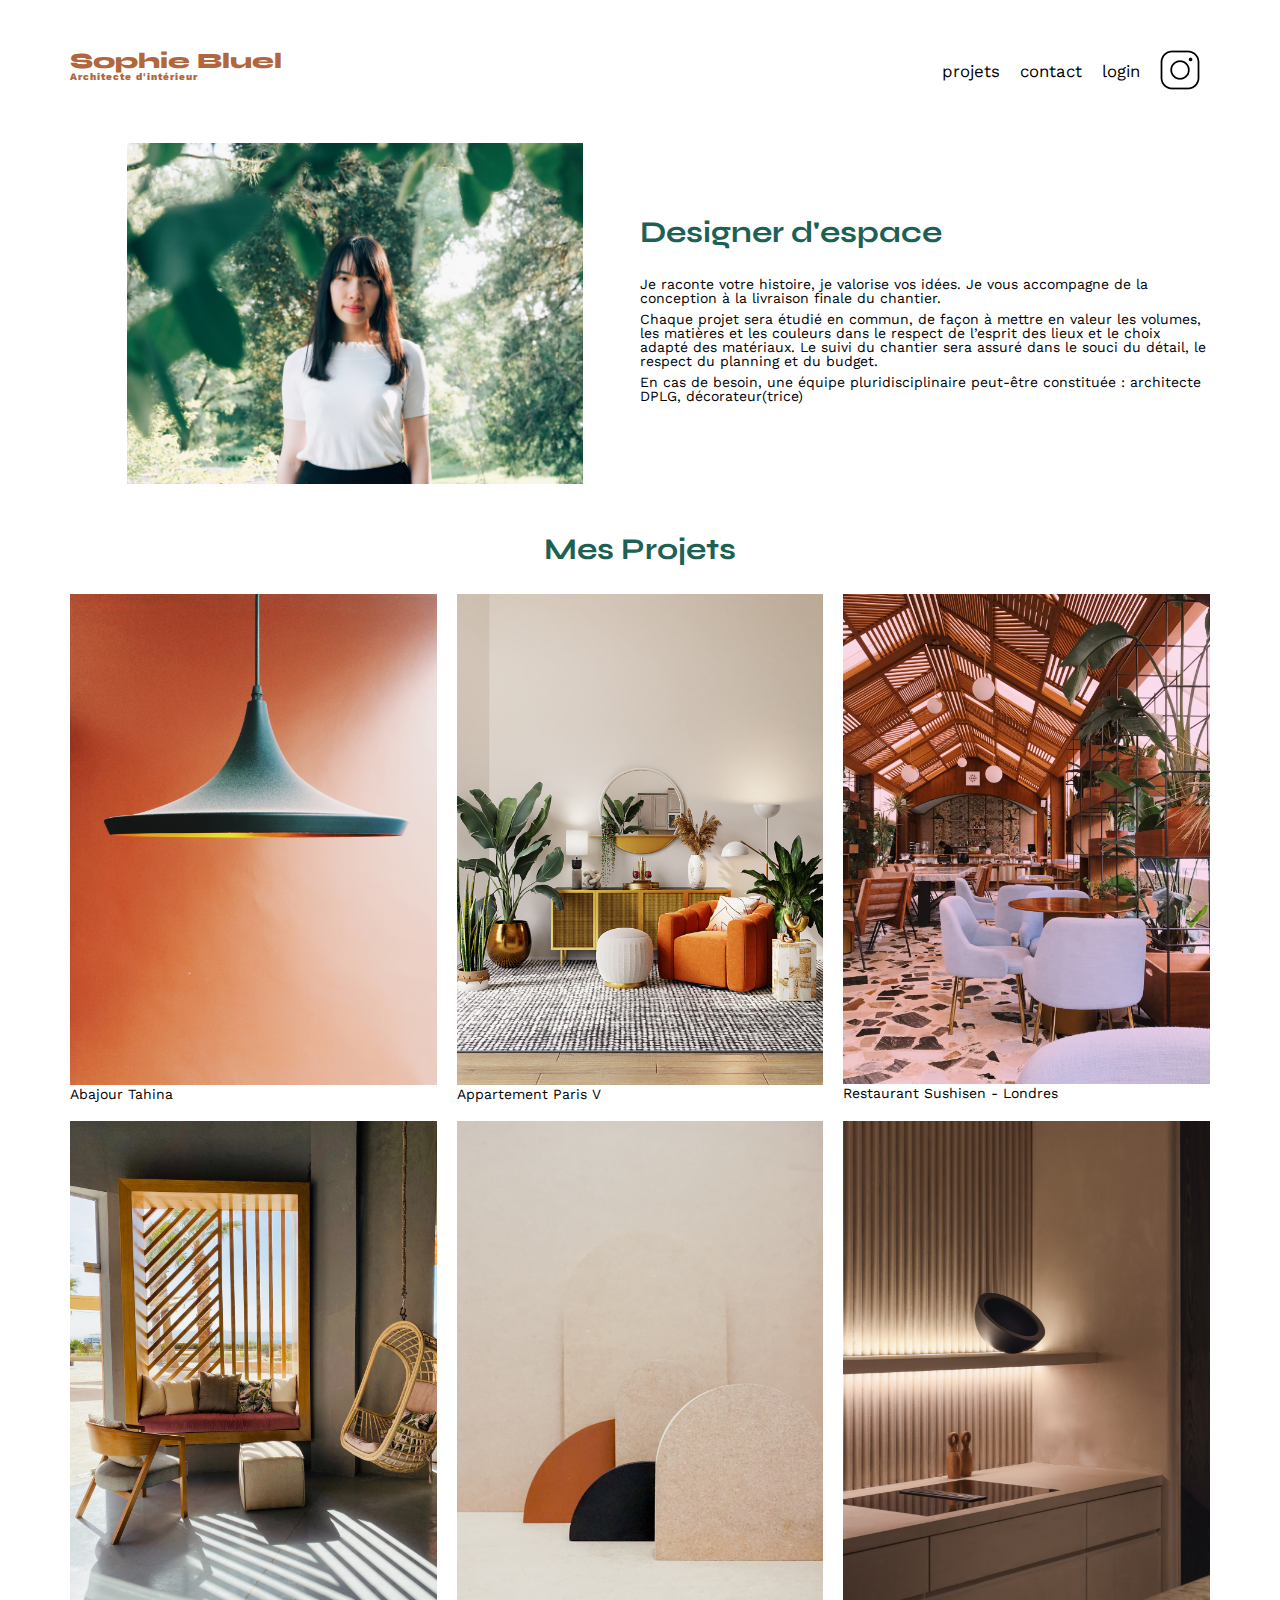
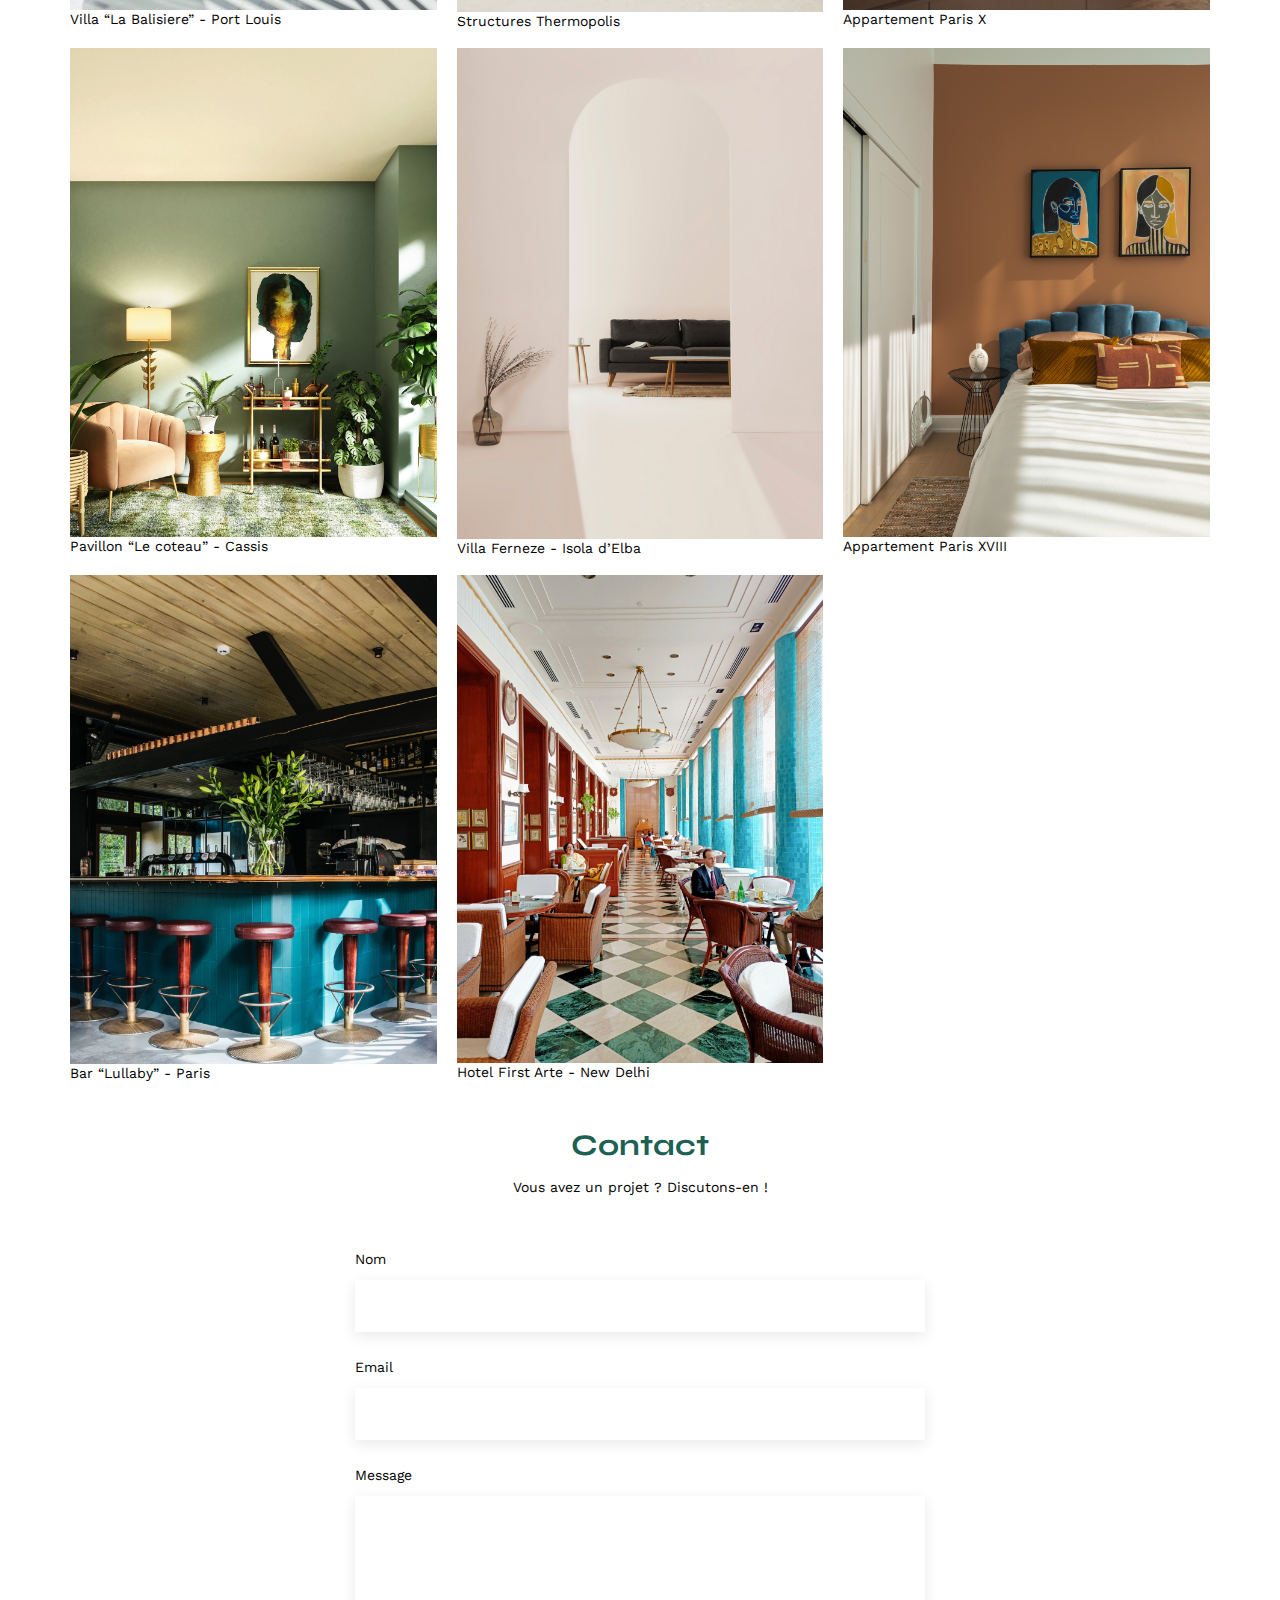
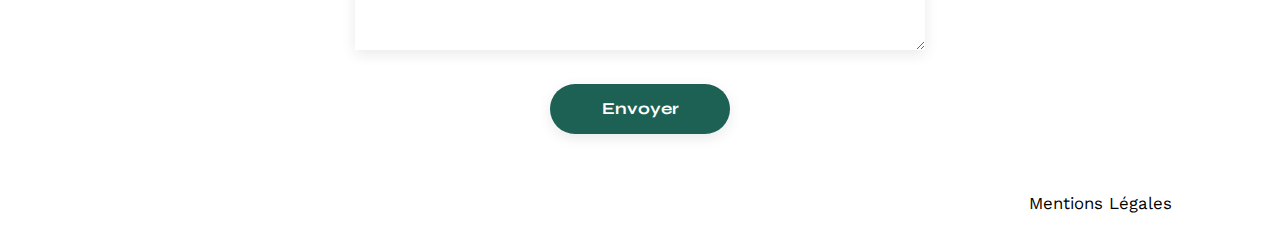
==== index.html @ 7f061ec3 "test" ====
<!DOCTYPE html>
<html lang="fr">
<head>
	<meta charset="UTF-8">
	<title>Sophie Bluel - Architecte d'intérieur</title>
	<meta name="viewport" content="width=device-width, initial-scale=1.0">
	<link rel="preconnect" href="https://fonts.googleapis.com">
	<link rel="preconnect" href="https://fonts.gstatic.com" crossorigin>
	<link href="https://fonts.googleapis.com/css2?family=Syne:wght@700;800&family=Work+Sans&display=swap" rel="stylesheet">
	<meta name="description" content="">
	<link rel="stylesheet" href="./assets/style.css">
</head>
<body>
<header>
	<h1>Sophie Bluel <span>Architecte d'intérieur</span></h1>
	<nav>
		<ul>
			<li>projets</li>
			<li>contact</li>
			<li>login</li>
			<li><img src="./assets/icons/instagram.png" alt="Instagram"></li>
		</ul>
	</nav>
</header>
<main>
	<section id="introduction">
		<figure>
			<img src="./assets/images/sophie-bluel.png" alt="">
		</figure>
		<article>
			<h2>Designer d'espace</h2>
			<p>Je raconte votre histoire, je valorise vos idées. Je vous accompagne de la conception à la livraison finale du chantier.</p>
			<p>Chaque projet sera étudié en commun, de façon à mettre en valeur les volumes, les matières et les couleurs dans le respect de l’esprit des lieux et le choix adapté des matériaux. Le suivi du chantier sera assuré dans le souci du détail, le respect du planning et du budget.</p>
			<p>En cas de besoin, une équipe pluridisciplinaire peut-être constituée : architecte DPLG, décorateur(trice)</p>
		</article>
	</section>
	<section id="portfolio">
		<h2>Mes Projets</h2>
		<div class="gallery">
			<figure>
				<img src="assets/images/abajour-tahina.png" alt="Abajour Tahina">
				<figcaption>Abajour Tahina</figcaption>
			</figure>
			<figure>
				<img src="assets/images/appartement-paris-v.png" alt="Appartement Paris V">
				<figcaption>Appartement Paris V</figcaption>
			</figure>
			<figure>
				<img src="assets/images/restaurant-sushisen-londres.png" alt="Restaurant Sushisen - Londres">
				<figcaption>Restaurant Sushisen - Londres</figcaption>
			</figure>
			<figure>
				<img src="assets/images/la-balisiere.png" alt="Villa “La Balisiere” - Port Louis">
				<figcaption>Villa “La Balisiere” - Port Louis</figcaption>
			</figure>
			<figure>
				<img src="assets/images/structures-thermopolis.png" alt="Structures Thermopolis">
				<figcaption>Structures Thermopolis</figcaption>
			</figure>
			<figure>
				<img src="assets/images/appartement-paris-x.png" alt="Appartement Paris X">
				<figcaption>Appartement Paris X</figcaption>
			</figure>
			<figure>
				<img src="assets/images/le-coteau-cassis.png" alt="Pavillon “Le coteau” - Cassis">
				<figcaption>Pavillon “Le coteau” - Cassis</figcaption>
			</figure>
			<figure>
				<img src="assets/images/villa-ferneze.png" alt="Villa Ferneze - Isola d’Elba">
				<figcaption>Villa Ferneze - Isola d’Elba</figcaption>
			</figure>
			<figure>
				<img src="assets/images/appartement-paris-xviii.png" alt="Appartement Paris XVIII">
				<figcaption>Appartement Paris XVIII</figcaption>
			</figure>
			<figure>
				<img src="assets/images/bar-lullaby-paris.png" alt="Bar “Lullaby” - Paris">
				<figcaption>Bar “Lullaby” - Paris</figcaption>
			</figure>
			<figure>
				<img src="assets/images/hotel-first-arte-new-delhi.png" alt="Hotel First Arte - New Delhi">
				<figcaption>Hotel First Arte - New Delhi</figcaption>
			</figure>
		</div>
	</section>
	<section id="contact">
		<h2>Contact</h2>
		<p>Vous avez un projet ? Discutons-en !</p>
		<form action="#" method="post">
			<label for="name">Nom</label>
			<input type="text" name="name" id="name">
			<label for="email">Email</label>
			<input type="email" name="email" id="email">
			<label for="message">Message</label>
			<textarea name="message" id="message" cols="30" rows="10"></textarea>
			<input type="submit" value="Envoyer">
		</form>
	</section>
</main>

<footer>
	<nav>
		<ul>
			<li>Mentions Légales</li>
		</ul>
	</nav>
</footer>
</body>
</html>
---- assets/style.css ----
/* http://meyerweb.com/eric/tools/css/reset/
   v2.0 | 20110126
   License: none (public domain)
*/

html, body, div, span, applet, object, iframe,
h1, h2, h3, h4, h5, h6, p, blockquote, pre,
a, abbr, acronym, address, big, cite, code,
del, dfn, em, img, ins, kbd, q, s, samp,
small, strike, strong, sub, sup, tt, var,
b, u, i, center,
dl, dt, dd, ol, ul, li,
fieldset, form, label, legend,
table, caption, tbody, tfoot, thead, tr, th, td,
article, aside, canvas, details, embed,
figure, figcaption, footer, header, hgroup,
menu, nav, output, ruby, section, summary,
time, mark, audio, video {
	margin: 0;
	padding: 0;
	border: 0;
	font-size: 100%;
	font: inherit;
	vertical-align: baseline;
}
/* HTML5 display-role reset for older browsers */
article, aside, details, figcaption, figure,
footer, header, hgroup, menu, nav, section {
	display: block;
}
body {
	line-height: 1;
}
ol, ul {
	list-style: none;
}
blockquote, q {
	quotes: none;
}
blockquote:before, blockquote:after,
q:before, q:after {
	content: '';
	content: none;
}
table {
	border-collapse: collapse;
	border-spacing: 0;
}
/** end reset css**/
body {
	max-width: 1140px;
	margin:auto;
	font-family: 'Work Sans' ;
	font-size: 14px;
}
header {
	display: flex;
	justify-content: space-between;
	margin: 50px 0
}
section {
	margin: 50px 0
}

h1{
	display: flex;
	flex-direction: column;
	font-family: 'Syne';
	font-size: 22px;
	font-weight: 800;
	color: #B1663C
}

h1 > span {
	font-family: 'Work Sans';
	font-size:10px;
	letter-spacing: 0.1em;
;
}

h2{
	font-family: 'Syne';
	font-weight: 700;
	font-size: 30px;
	color: #1D6154
}
nav ul {
	display: flex;
	align-items: center;
	list-style-type: none;

}
nav li {
	padding: 0 10px;
	font-size: 1.2em;
}

li:hover {
	color: #B1663C;
}
#introduction {
	display: flex;
	align-items: center;
}
#introduction figure {
	flex: 1
}
#introduction img {
	display: block;
	margin: auto;
	width: 80%;
}

#introduction article {
	flex: 1
}
#introduction h2 {
	margin-bottom: 1em;
}

#introduction p {
	margin-bottom: 0.5em;
}
#portfolio h2 {
	text-align: center;
	margin-bottom: 1em;
}
.gallery {
	width: 100%;
	display: grid;
	grid-template-columns: 1fr 1fr 1fr;
	grid-column-gap: 20px;
	grid-row-gap: 20px;
}

.gallery img {
	width: 100%;

}
#contact {
	width: 50%;
margin: auto;
}
#contact > * {
	text-align: center;

}
#contact h2{
	margin-bottom: 20px;
}
#contact form {
	text-align: left;
	margin-top:30px;
	display: flex;
	flex-direction: column;
}

#contact input {
	height: 50px;
	font-size: 1.2em;
	border: none;
	box-shadow: 0px 4px 14px rgba(0, 0, 0, 0.09);
}
#contact label {
	margin: 2em 0 1em 0;
}
#contact textarea {
	border: none;
	box-shadow: 0px 4px 14px rgba(0, 0, 0, 0.09);
}

input[type="submit"]{
	font-family: 'Syne';
	font-weight: 700;
	color: white;
	background-color: #1D6154;
	margin : 2em auto ;
	width: 180px;
	text-align: center;
	border-radius: 60px ;
}

footer nav ul {
	display: flex;
	justify-content: flex-end;
	margin: 2em
}
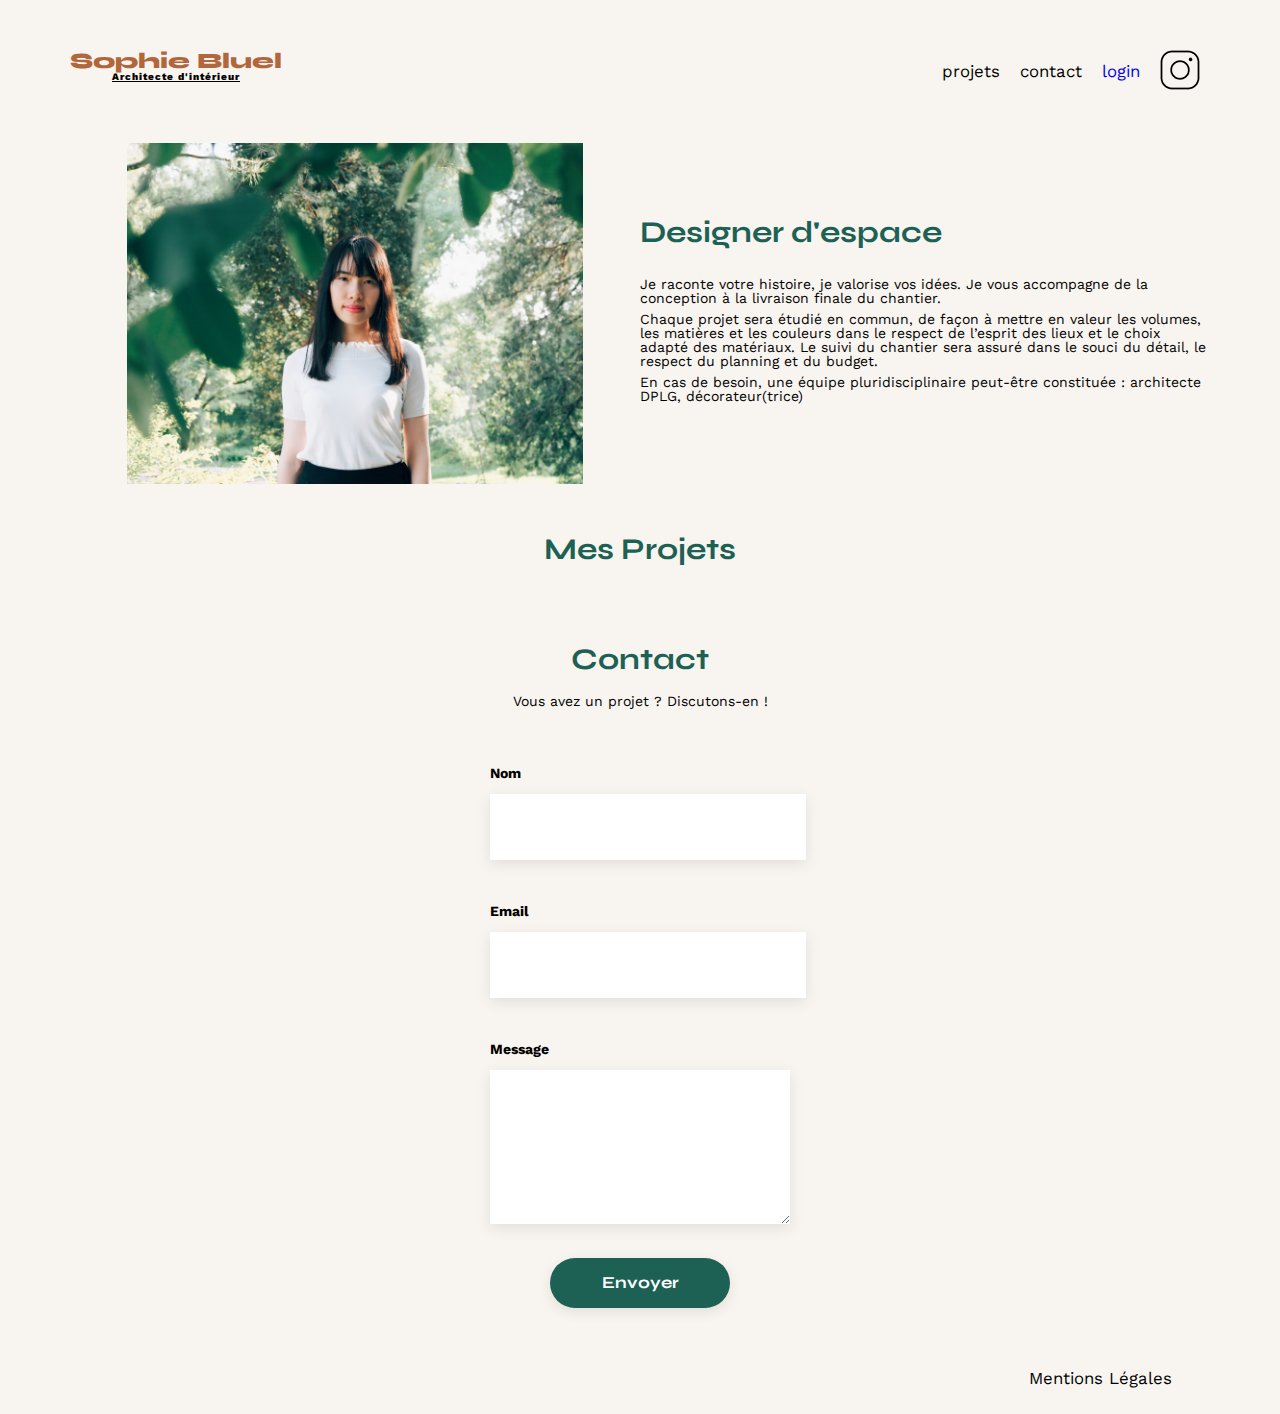
==== commit 3ad672ec: "test" ====
--- a/index.html
+++ b/index.html
@@ -9,6 +9,7 @@
 	<link href="https://fonts.googleapis.com/css2?family=Syne:wght@700;800&family=Work+Sans&display=swap" rel="stylesheet">
 	<meta name="description" content="">
 	<link rel="stylesheet" href="./assets/style.css">
+	<script defer src="./script.js"></script>
 </head>
 <body>
 <header>
@@ -17,7 +18,7 @@
 		<ul>
 			<li>projets</li>
 			<li>contact</li>
-			<li>login</li>
+			<li><a href="./login.html">login</a></li>
 			<li><img src="./assets/icons/instagram.png" alt="Instagram"></li>
 		</ul>
 	</nav>
@@ -36,18 +37,25 @@
 	</section>
 	<section id="portfolio">
 		<h2>Mes Projets</h2>
+		<div class="buttons">
+			<div class="button"></div>
+			<!-- <button class="tous">Tous</button>
+			<button class="objet">Objets</button>
+			<button class="appartement">Appartements</button>
+			<button class="hotel">Hôtels et restaurants</button> -->
+		</div>
 		<div class="gallery">
-			<figure>
+			<!-- <figure>
 				<img src="assets/images/abajour-tahina.png" alt="Abajour Tahina">
-				<figcaption>Abajour Tahina</figcaption>
+				<figcaption class="title1">test</figcaption>
 			</figure>
 			<figure>
 				<img src="assets/images/appartement-paris-v.png" alt="Appartement Paris V">
-				<figcaption>Appartement Paris V</figcaption>
+				<figcaption class="title">Appartement Paris V</figcaption>
 			</figure>
 			<figure>
 				<img src="assets/images/restaurant-sushisen-londres.png" alt="Restaurant Sushisen - Londres">
-				<figcaption>Restaurant Sushisen - Londres</figcaption>
+				<figcaption class="title">Restaurant Sushisen - Londres</figcaption>
 			</figure>
 			<figure>
 				<img src="assets/images/la-balisiere.png" alt="Villa “La Balisiere” - Port Louis">
@@ -80,7 +88,7 @@
 			<figure>
 				<img src="assets/images/hotel-first-arte-new-delhi.png" alt="Hotel First Arte - New Delhi">
 				<figcaption>Hotel First Arte - New Delhi</figcaption>
-			</figure>
+			</figure> -->
 		</div>
 	</section>
 	<section id="contact">
@@ -95,7 +103,7 @@
 			<textarea name="message" id="message" cols="30" rows="10"></textarea>
 			<input type="submit" value="Envoyer">
 		</form>
-	</section>
+	</section> 
 </main>
 
 <footer>
--- a/assets/style.css
+++ b/assets/style.css
@@ -30,6 +30,7 @@
 }
 body {
 	line-height: 1;
+	background-color: rgba(245, 238, 230, 0.653);
 }
 ol, ul {
 	list-style: none;
@@ -58,8 +59,34 @@
 	justify-content: space-between;
 	margin: 50px 0
 }
+li a {
+	text-decoration: none;
+  }
+  
 section {
 	margin: 50px 0
+}
+.buttons {
+	display: flex;
+	justify-content: center;
+	gap: 15px;
+	
+}
+#tous, button {
+	border: 2px solid #1D6154 ;
+	border-radius: 25px;
+	margin-bottom: 10px;
+	background-color: white;
+	color: #1D6154;
+	justify-content: center;
+}
+#tous:active {
+	color: white;
+	background-color: #1D6154;	
+}
+button:active {
+	color: white;
+	background-color: #1D6154;	
 }
 
 h1{
@@ -186,3 +213,46 @@
 	margin: 2em
 }
 
+.titleForm {
+	font-weight: bold;
+	color: rgb(13, 66, 13);
+	text-align: center;
+	font-weight: bold;
+	margin-bottom: 35px;
+}
+form {
+	max-width: 300px;
+	margin: 0 auto;
+  }
+  
+  label {
+	display: block;
+	font-weight: bold;
+	margin-bottom: 8px;
+  }
+
+  input {
+	width: 100%;
+	padding: 8px;
+	margin-bottom: 16px;
+	border: none;
+	box-shadow: 0px 4px 14px rgba(0, 0, 0, 0.09);
+  }
+
+  .butLogin {
+	display: block;
+	margin: 0 auto;
+	background-color: #073509;
+	color: white;
+	padding: 10px 45px;
+	border: none;
+	border-radius: 25px;
+	cursor: pointer;
+  }
+  span {
+	text-decoration: underline;
+	text-align: center;
+	display: block;
+	margin: 0 auto;
+	color: black;
+  }
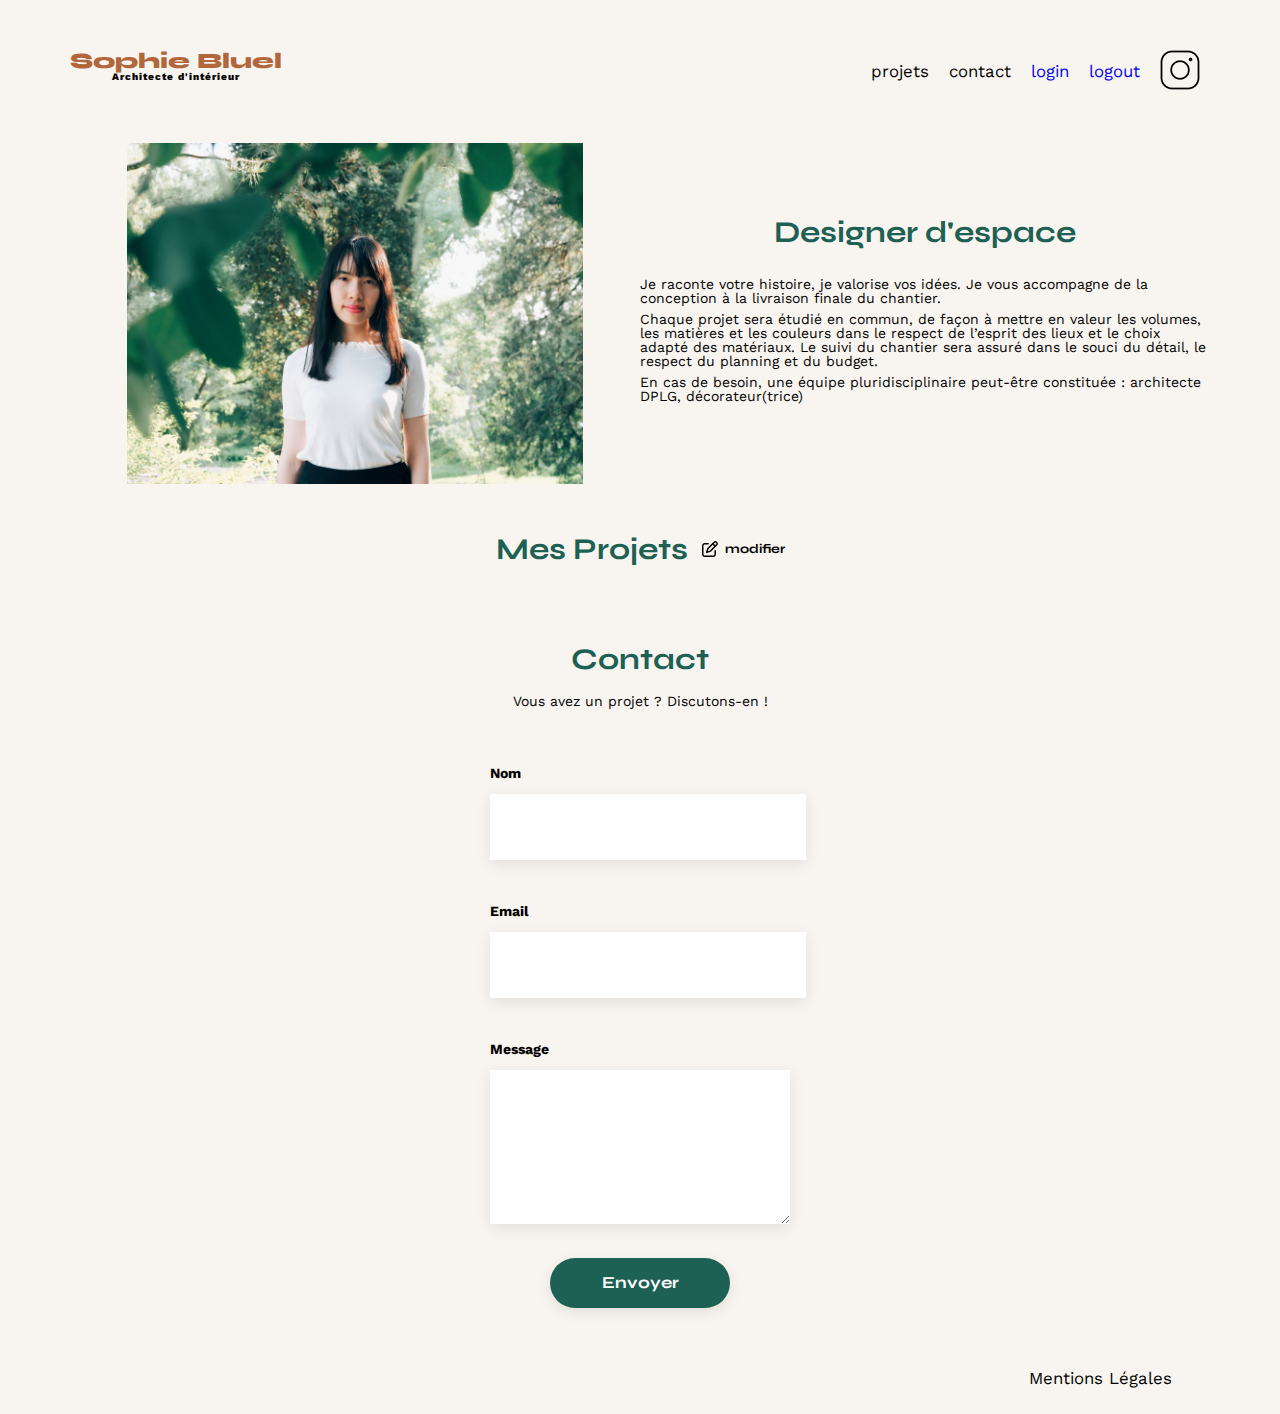
==== commit df282171: "project" ====
--- a/index.html
+++ b/index.html
@@ -6,10 +6,14 @@
 	<meta name="viewport" content="width=device-width, initial-scale=1.0">
 	<link rel="preconnect" href="https://fonts.googleapis.com">
 	<link rel="preconnect" href="https://fonts.gstatic.com" crossorigin>
+	<link rel="stylesheet" href="https://cdnjs.cloudflare.com/ajax/libs/font-awesome/6.2.1/css/all.min.css"
+        integrity="sha512-MV7K8+y+gLIBoVD59lQIYicR65iaqukzvf/nwasF0nqhPay5w/9lJmVM2hMDcnK1OnMGCdVK+iQrJ7lzPJQd1w=="
+        crossorigin="anonymous" referrerpolicy="no-referrer">
 	<link href="https://fonts.googleapis.com/css2?family=Syne:wght@700;800&family=Work+Sans&display=swap" rel="stylesheet">
 	<meta name="description" content="">
 	<link rel="stylesheet" href="./assets/style.css">
 	<script defer src="./script.js"></script>
+	<script defer src="./login.js"></script>
 </head>
 <body>
 <header>
@@ -18,7 +22,12 @@
 		<ul>
 			<li>projets</li>
 			<li>contact</li>
-			<li><a href="./login.html">login</a></li>
+			<div id="loginId">
+				<li><a href="./login.html">login</a></li>
+			</div>
+			<div display="none">
+				<li><a href="index.html" id="logoutId">logout</a> </li>
+			</div>
 			<li><img src="./assets/icons/instagram.png" alt="Instagram"></li>
 		</ul>
 	</nav>
@@ -36,61 +45,72 @@
 		</article>
 	</section>
 	<section id="portfolio">
-		<h2>Mes Projets</h2>
+		<h2 id="projets">Mes Projets  &nbsp;
+			<a href="#modal1" id="modifierDiv"  >
+				<!-- style="display:none" -->
+	
+				<svg xmlns="http://www.w3.org/2000/svg" height="16" width="16" viewBox="0 0 512 512" >
+				<path d="M441 58.9L453.1 71c9.4 9.4 9.4 24.6 0 33.9L424 134.1 377.9 88 407 58.9c9.4-9.4 24.6-9.4 33.9 0zM209.8 256.2L344 121.9 390.1 168 255.8 302.2c-2.9 2.9-6.5 5-10.4 6.1l-58.5 16.7 16.7-58.5c1.1-3.9 3.2-7.5 6.1-10.4zM373.1 25L175.8 222.2c-8.7 8.7-15 19.4-18.3 31.1l-28.6 100c-2.4 8.4-.1 17.4 6.1 23.6s15.2 8.5 23.6 6.1l100-28.6c11.8-3.4 22.5-9.7 31.1-18.3L487 138.9c28.1-28.1 28.1-73.7 0-101.8L474.9 25C446.8-3.1 401.2-3.1 373.1 25zM88 64C39.4 64 0 103.4 0 152V424c0 48.6 39.4 88 88 88H360c48.6 0 88-39.4 88-88V312c0-13.3-10.7-24-24-24s-24 10.7-24 24V424c0 22.1-17.9 40-40 40H88c-22.1 0-40-17.9-40-40V152c0-22.1 17.9-40 40-40H200c13.3 0 24-10.7 24-24s-10.7-24-24-24H88z" />
+				</svg>
+			</a>
+			&nbsp;<a href="#modal1" id="boutonModal">modifier</a>
+		</h2>
+		
+		<!-- boite modale-->
+		<aside id="modal1" class="modal" aria-hidden="true" role="dialog" style="display: none;">
+		<!-- contenu de la boite modale (fond blanc)-->	
+			<div class="modal-wrapper">
+				<i class="fa-solid fa-xmark" id="fermerModal"></i>
+				  
+				<h3>Galerie photo</h3><br>
+				<div class="galleryModal">
+					
+				</div>
+
+				<div id="ligne"></div>
+				<button id="boutonAjoutPhoto">Ajouter une photo</button>
+			</aside>
+		<!-- boite modale Ajout Photo-->
+		<aside id="modalAjout" class="modalAjoutImg" aria-hidden="true" role="dialog" style="display: none;">
+			<div class="modal-wrapper" >
+				<div id="icone">
+					<i class="fa-solid fa-arrow-left" id="flecheRetourEnArriere"></i>
+					<i class="fa-solid fa-xmark" id="fermerModalAjout"></i>
+				</div>
+				<h3>Ajout photo</h3><br>
+
+				<div class="cadreImage" >
+	
+					<label for="imageInput" style="cursor: pointer;">
+						<img id="imagePreview" src="./assets/icons/vector.png" alt="icône de telechargement photo" style="width: 30%; z-index: 1;">
+					</label>
+					
+					<input type="file" id="imageInput" name="imageInput" accept="image/*" style="display: none;">
+					<button id="ajoutPhoto" onclick="telechargerImage()" >+ Ajouter photo</button>
+					<span>jpg, png : 4mo max</span>
+				</div>
+				<label style="text-align: left;">Titre</label>
+				<input type="textarea" id="inputTitle" name="inputTitle" />
+				<label style="text-align: left;">Catégorie</label>
+				<input type="textarea" id="inputCategory" name="inputCategory"/>
+				
+				<div id="ligne"></div>
+				<button type="submit" id="ajouterUneFigure">Valider</button>
+	
+			</div>
+
+		</div>
+		</div>
+		</aside>
+		
 		<div class="buttons">
 			<div class="button"></div>
-			<!-- <button class="tous">Tous</button>
-			<button class="objet">Objets</button>
-			<button class="appartement">Appartements</button>
-			<button class="hotel">Hôtels et restaurants</button> -->
 		</div>
-		<div class="gallery">
-			<!-- <figure>
-				<img src="assets/images/abajour-tahina.png" alt="Abajour Tahina">
-				<figcaption class="title1">test</figcaption>
-			</figure>
-			<figure>
-				<img src="assets/images/appartement-paris-v.png" alt="Appartement Paris V">
-				<figcaption class="title">Appartement Paris V</figcaption>
-			</figure>
-			<figure>
-				<img src="assets/images/restaurant-sushisen-londres.png" alt="Restaurant Sushisen - Londres">
-				<figcaption class="title">Restaurant Sushisen - Londres</figcaption>
-			</figure>
-			<figure>
-				<img src="assets/images/la-balisiere.png" alt="Villa “La Balisiere” - Port Louis">
-				<figcaption>Villa “La Balisiere” - Port Louis</figcaption>
-			</figure>
-			<figure>
-				<img src="assets/images/structures-thermopolis.png" alt="Structures Thermopolis">
-				<figcaption>Structures Thermopolis</figcaption>
-			</figure>
-			<figure>
-				<img src="assets/images/appartement-paris-x.png" alt="Appartement Paris X">
-				<figcaption>Appartement Paris X</figcaption>
-			</figure>
-			<figure>
-				<img src="assets/images/le-coteau-cassis.png" alt="Pavillon “Le coteau” - Cassis">
-				<figcaption>Pavillon “Le coteau” - Cassis</figcaption>
-			</figure>
-			<figure>
-				<img src="assets/images/villa-ferneze.png" alt="Villa Ferneze - Isola d’Elba">
-				<figcaption>Villa Ferneze - Isola d’Elba</figcaption>
-			</figure>
-			<figure>
-				<img src="assets/images/appartement-paris-xviii.png" alt="Appartement Paris XVIII">
-				<figcaption>Appartement Paris XVIII</figcaption>
-			</figure>
-			<figure>
-				<img src="assets/images/bar-lullaby-paris.png" alt="Bar “Lullaby” - Paris">
-				<figcaption>Bar “Lullaby” - Paris</figcaption>
-			</figure>
-			<figure>
-				<img src="assets/images/hotel-first-arte-new-delhi.png" alt="Hotel First Arte - New Delhi">
-				<figcaption>Hotel First Arte - New Delhi</figcaption>
-			</figure> -->
-		</div>
+
+		<div class="gallery"></div>
+
 	</section>
+
 	<section id="contact">
 		<h2>Contact</h2>
 		<p>Vous avez un projet ? Discutons-en !</p>
@@ -114,4 +134,4 @@
 	</nav>
 </footer>
 </body>
-</html>
+</html>--- a/assets/style.css
+++ b/assets/style.css
@@ -256,3 +256,142 @@
 	margin: 0 auto;
 	color: black;
   }
+  span, #boutonModal {
+	color: black;
+	font-size: small;
+	text-decoration: none;
+	align-self:center;
+  }
+ h2 {
+	display: flex;
+	justify-content: center;	
+  }
+  a {
+	display: flex;
+	flex-direction: row;
+	text-decoration: none;
+		
+  }
+  #projets svg {
+	align-self: center;
+
+  }
+ 
+  /* #modifierDiv {
+	display: flex;
+	flex-direction: row;
+	justify-content: center;
+	line-height: 2.2;
+		
+  }
+
+
+ #projets svg {
+	align-self: center;
+
+  }
+ h2 {
+	display: flex;
+	flex-direction: row;
+	justify-content: center;
+		
+  } */
+
+  /* Style de la modal */
+  .modal {
+	position: fixed;
+    display: flex;
+    align-items: center;
+    justify-content: center;
+    top: 0;
+    left: 0;
+    width: 100%;
+    height: 100%;
+    background-color: rgba(0, 0, 0, 0.7);
+  }
+  .modalAjoutImg {
+	position: fixed;
+    display: flex;
+    align-items: center;
+    justify-content: center;
+    top: 0;
+    left: 0;
+    width: 100%;
+    height: 100%;
+    background-color: rgba(0, 0, 0, 0.7);
+  }
+
+  .modal-wrapper {
+    overflow: auto;
+    width: 70%; /* Ajustez la largeur de la modal selon vos besoins */
+    max-width: 600px; /* Ajoutez une largeur maximale si nécessaire */
+    max-height: 80%; /* Ajoutez une hauteur maximale si nécessaire */
+    padding: 20px;
+    background-color: #FFF;
+    text-align: center;
+    margin: auto;
+	margin-top: 20px;
+
+  }
+
+  h3 {
+	text-align: center;
+  }
+ 
+	#ligne {
+		width: 100%;
+		height: 2px;
+		margin:5px;
+		background-color: #B3B3B3;
+		margin-bottom: 10px;
+	  }
+
+  
+  #boutonAjoutPhoto {
+	text-align: center;
+	background-color: #073509;
+	color: white;
+	padding: 5px 25px 5px 25px;
+	margin: 10px;
+
+  }
+  #fermerModal {
+	margin-left: 95%;
+  }
+
+  .galleryModal {
+    display: grid;
+	grid-template-columns: repeat(3, 1fr);
+	gap: 15px;
+    justify-content: center;
+}
+
+.gallery-item {
+   box-sizing: border-box;
+}
+.gallery-item img {
+    width: 100%;
+    height: auto;
+}
+
+.cadreImage {
+	text-align: center;
+	padding: 20px;
+	background-color: #ccdbe4;
+	margin-bottom: 15px;
+}
+
+.cadreImage img {
+	display: block;
+	margin: 0 auto;
+	width: 30%;
+	margin-bottom: 10px;
+}
+
+#icone {
+	display: flex;
+	flex-direction: row;
+	justify-content: space-between;
+}
+
+
